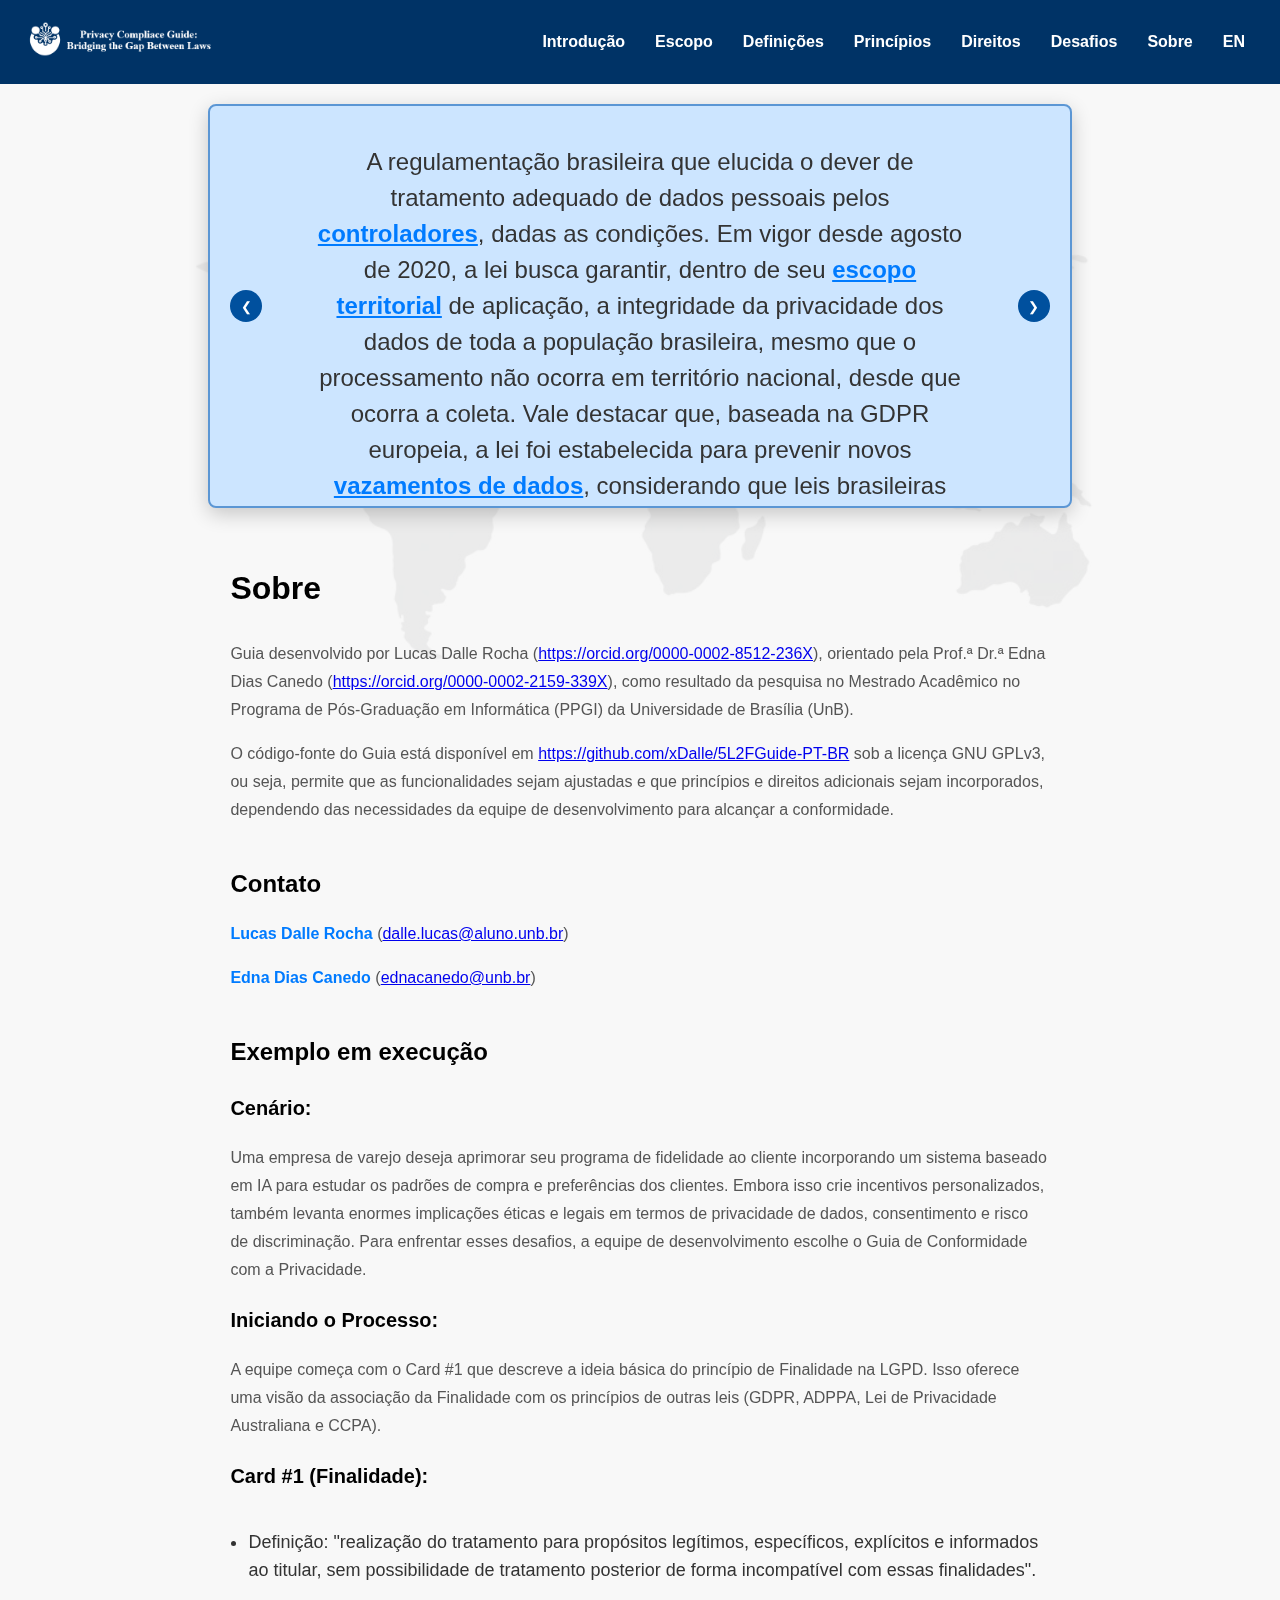
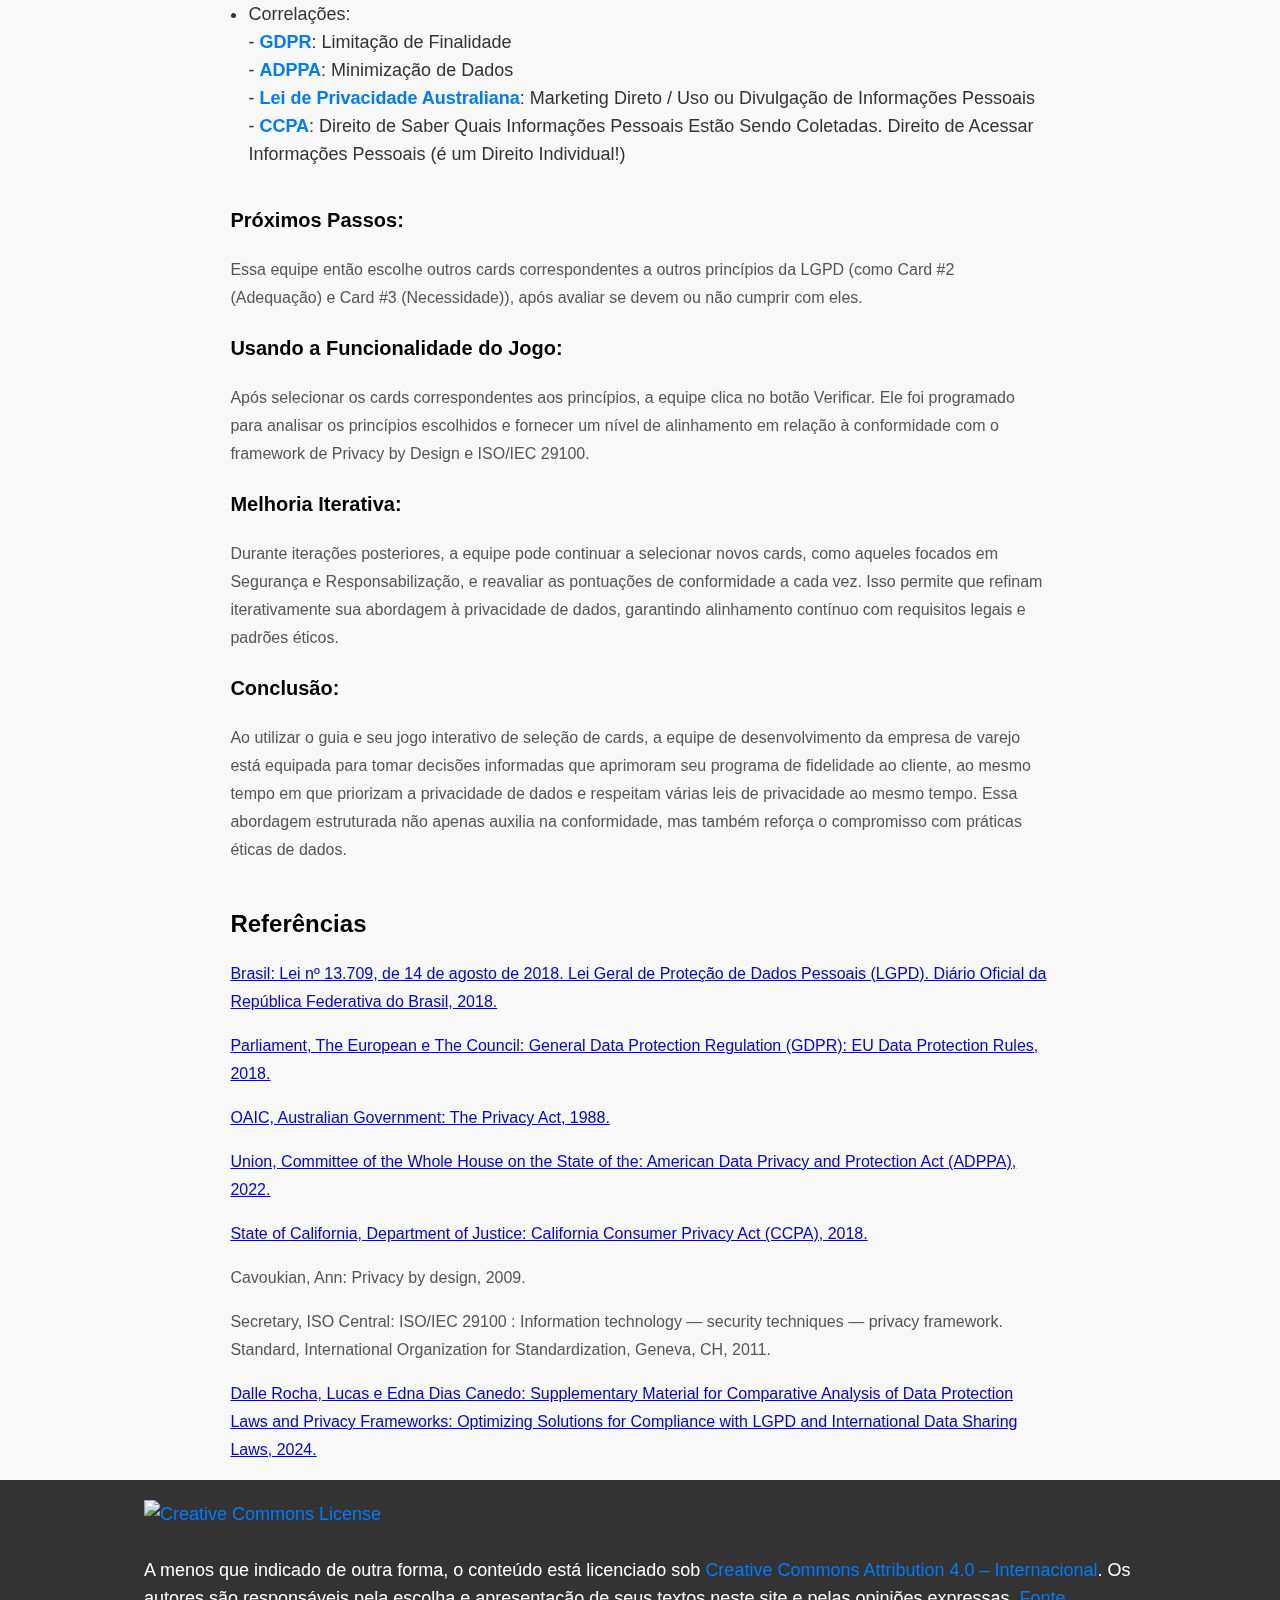
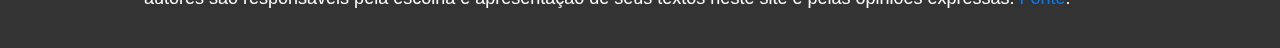
==== about.html @ b4046c18 "Add files via upload" ====
<!DOCTYPE html>
<html lang="en">
<head>
    <meta charset="UTF-8">
    <meta name="viewport" content="width=device-width, initial-scale=1.0">
    <title>Guia de Conformidade com a Privacidade</title>
    <link rel="stylesheet" href="assets/css/styles.css">
	<link rel="shortcut icon" href="assets/img/favicon.ico" />
</head>
<body>
    <header>
        <a href="index.html" class="nav-logo"> <img src="assets/img/small_logo.png" alt="Logo" class="logo"> </a>
        <nav class="navbar">
			<a href="index.html">Introdução</a>
			<a href="scope.html">Escopo</a>
			<a href="definitions.html">Definições</a>
			<a href="principles.html">Princípios</a>
			<a href="rights.html">Direitos</a>
            <a href="challenges.html">Desafios</a>
			<a href="about.html">Sobre</a>
            <a class="link" href="https://xdalle.github.io/5L2FGuide/about.html">EN</a>
		</nav>
    </header>

    <main>
        <div class="carousel">
            <div class="carousel-content">
                <button id="prev" class="carousel-button">❮</button>
                <div class="carousel-text" id="carousel-text"></div>
                <button id="next" class="carousel-button">❯</button>
             </div>
        </div>

        <section class="introduction"></section>
            <h2 class="intro-title" id="introduction">Sobre</h2>
            <p class="intro-paragraph">
                <p>Guia desenvolvido por Lucas Dalle Rocha (<a href="https://orcid.org/0000-0002-8512-236X">https://orcid.org/0000-0002-8512-236X</a>), orientado pela Prof.ª Dr.ª Edna Dias Canedo (<a href="https://orcid.org/0000-0002-2159-339X">https://orcid.org/0000-0002-2159-339X</a>), como resultado da pesquisa no Mestrado Acadêmico no Programa de Pós-Graduação em Informática (PPGI) da Universidade de Brasília (UnB).</p>
                <p>O código-fonte do Guia está disponível em <a href="https://github.com/xDalle/5L2FGuide-PT-BR">https://github.com/xDalle/5L2FGuide-PT-BR</a> sob a licença GNU GPLv3, ou seja, permite que as funcionalidades sejam ajustadas e que princípios e direitos adicionais sejam incorporados, dependendo das necessidades da equipe de desenvolvimento para alcançar a conformidade.</p>                
        </section>

        <br>
        <h2 class="notintro-title" id="introduction">Contato</h2>
        <p><strong>Lucas Dalle Rocha</strong> (<a href="mailto:dalle.lucas@aluno.unb.br">dalle.lucas@aluno.unb.br</a>)</p>     
        <p><strong>Edna Dias Canedo</strong> (<a href="mailto:ednacanedo@unb.br">ednacanedo@unb.br</a>)</p>  
        
        <br>
        <h2 class="notintro-title" id="introduction">Exemplo em execução</h2>
        
        <h2 class="example-title" id="introduction">Cenário:</h2>
        <p>Uma empresa de varejo deseja aprimorar seu programa de fidelidade ao cliente incorporando um sistema baseado em IA para estudar os padrões de compra e preferências dos clientes. Embora isso crie incentivos personalizados, também levanta enormes implicações éticas e legais em termos de privacidade de dados, consentimento e risco de discriminação. Para enfrentar esses desafios, a equipe de desenvolvimento escolhe o Guia de Conformidade com a Privacidade.</p>

        <h2 class="example-title" id="introduction">Iniciando o Processo:</h2>
        <p>A equipe começa com o Card #1 que descreve a ideia básica do princípio de Finalidade na LGPD. Isso oferece uma visão da associação da Finalidade com os princípios de outras leis (GDPR, ADPPA, Lei de Privacidade Australiana e CCPA).</p>

        <h2 class="example-title" id="introduction">Card #1 (Finalidade):</h2>
        <ul>
            <li>Definição: "realização do tratamento para propósitos legítimos, específicos, explícitos e informados ao titular, sem possibilidade de tratamento posterior de forma incompatível com essas finalidades".</li>
            <li>Correlações:<br>
                - <strong>GDPR</strong>: Limitação de Finalidade<br>
                - <strong>ADPPA</strong>: Minimização de Dados<br>
                - <strong>Lei de Privacidade Australiana</strong>: Marketing Direto / Uso ou Divulgação de Informações Pessoais<br>
                - <strong>CCPA</strong>: Direito de Saber Quais Informações Pessoais Estão Sendo Coletadas. Direito de Acessar Informações Pessoais (é um Direito Individual!)<br>
            </li>
        </ul>

        <h2 class="example-title" id="introduction">Próximos Passos:</h2>
        <p>Essa equipe então escolhe outros cards correspondentes a outros princípios da LGPD (como Card #2 (Adequação) e Card #3 (Necessidade)), após avaliar se devem ou não cumprir com eles.</p>

        <h2 class="example-title" id="introduction">Usando a Funcionalidade do Jogo:</h2>
        <p>Após selecionar os cards correspondentes aos princípios, a equipe clica no botão Verificar. Ele foi programado para analisar os princípios escolhidos e fornecer um nível de alinhamento em relação à conformidade com o framework de Privacy by Design e ISO/IEC 29100.</p>

        <h2 class="example-title" id="introduction">Melhoria Iterativa:</h2>
        <p>Durante iterações posteriores, a equipe pode continuar a selecionar novos cards, como aqueles focados em Segurança e Responsabilização, e reavaliar as pontuações de conformidade a cada vez. Isso permite que refinam iterativamente sua abordagem à privacidade de dados, garantindo alinhamento contínuo com requisitos legais e padrões éticos.</p>

        <h2 class="example-title" id="introduction">Conclusão:</h2>
        <p>Ao utilizar o guia e seu jogo interativo de seleção de cards, a equipe de desenvolvimento da empresa de varejo está equipada para tomar decisões informadas que aprimoram seu programa de fidelidade ao cliente, ao mesmo tempo em que priorizam a privacidade de dados e respeitam várias leis de privacidade ao mesmo tempo. Essa abordagem estruturada não apenas auxilia na conformidade, mas também reforça o compromisso com práticas éticas de dados.</p>
        
        <br>
        <h2 class="notintro-title" id="introduction">Referências</h2>
        <p><a href="http://www.planalto.gov.br/ccivil_03/_ato2015-2018/2018/lei/l13709.htm">Brasil: Lei nº 13.709, de 14 de agosto de 2018. Lei Geral de Proteção de Dados Pessoais (LGPD). Diário Oficial da República Federativa do Brasil, 2018.</a></p>
        <p><a href="https://eur-lex.europa.eu/legal-content/EN/TXT/PDF/?uri=CELEX:32016R0679">Parliament, The European e The Council: General Data Protection Regulation (GDPR): EU Data Protection Rules, 2018.</a></p>
        <p><a href="https://www.oaic.gov.au/privacy/privacy-legislation/the-privacy-act">OAIC, Australian Government: The Privacy Act, 1988.</a></p>
        <p><a href="https://www.congress.gov/bill/117th-congress/house-bill/8152/text">Union, Committee of the Whole House on the State of the: American Data Privacy and Protection Act (ADPPA), 2022.</a></p>
        <p><a href="https://cppa.ca.gov/regulations/pdf/cppa_act.pdf">State of California, Department of Justice: California Consumer Privacy Act (CCPA), 2018.</a></p>
        <p>Cavoukian, Ann: Privacy by design, 2009.</p>
        <p>Secretary, ISO Central: ISO/IEC 29100 : Information technology — security techniques — privacy framework. Standard, International Organization for Standardization, Geneva, CH, 2011.</p>
        <p><a href="https://doi.org/10.5281/zenodo.11398181">Dalle Rocha, Lucas e Edna Dias Canedo: Supplementary Material for Comparative Analysis of Data Protection Laws and Privacy Frameworks: Optimizing Solutions for Compliance with LGPD and International Data Sharing Laws, 2024.</a></p>

    </main>

    <footer class="footer">
        <p>
            <a href="http://creativecommons.org/licenses/by/4.0/" rel="license"><img style="border-width: 0;" src="https://i.creativecommons.org/l/by/4.0/80x15.png" alt="Creative Commons License" /></a>
            <br /><br />
            A menos que indicado de outra forma, o conteúdo está licenciado sob
            <a href="http://creativecommons.org/licenses/by/4.0/" rel="license">Creative Commons Attribution 4.0 &#8211; Internacional</a>.
            Os autores são responsáveis pela escolha e apresentação de seus textos neste site e pelas opiniões expressas.
            <a class="link" href="https://github.com/xDalle/5L2FGuide-PT-BR-">Fonte</a>.
        </p>
    </footer>

    <script>
        const texts = [
            "<strong>Lei Geral de Proteção de Dados (LGPD)</strong><br><br>A regulamentação brasileira que elucida o dever de tratamento adequado de dados pessoais pelos <span title='Entidades que determinam as finalidades e os meios de processamento de dados pessoais.'><span class='highlight'>controladores</span></span>, dadas as condições. Em vigor desde agosto de 2020, a lei busca garantir, dentro de seu <span title='Área geográfica dentro da qual a lei é aplicável.'><span class='highlight'>escopo territorial</span></span> de aplicação, a integridade da privacidade dos dados de toda a população brasileira, mesmo que o processamento não ocorra em território nacional, desde que ocorra a coleta. Vale destacar que, baseada na GDPR europeia, a lei foi estabelecida para prevenir novos <span title='Incidentes onde ocorre acesso ou divulgação não autorizada de dados pessoais, levando a possíveis danos aos indivíduos.'><span class='highlight'>vazamentos de dados</span></span>, considerando que leis brasileiras anteriores relacionadas ao <span title='Qualquer operação ou conjunto de operações realizadas com dados pessoais, como coleta, armazenamento, alteração ou compartilhamento.'><span class='highlight'>processamento de dados</span></span> não conseguiram garantir plenamente a <span title='Medidas legais e princípios que protegem as informações pessoais dos indivíduos contra uso indevido ou acesso não autorizado.'><span class='highlight'>proteção de dados pessoais</span></span>, inclusive na área de desenvolvimento de software.",
            "<strong>Regulamento Geral sobre a Proteção de Dados (GDPR)</strong><br><br>A GDPR surge da necessidade de prevenir a crescente violação de <span title='Informação que se relaciona com um indivíduo identificado ou identificável, central para as leis de proteção de dados.'><span class='highlight'>dados pessoais</span></span> na era digital, dada a mudança abrupta no contexto de privacidade. Em vigor desde maio de 2018, o regulamento estabelece uma série de regras voltadas à proteção dos dados dos cidadãos residentes na União Europeia (UE) para evitar esses vazamentos de dados. Além disso, a GDPR não se limita ao processamento de dados dentro do território da UE, aplicando-se a qualquer atividade relacionada a dados pessoais, desde que pertençam a residentes, independentemente do país de origem onde são processados, com a aplicação de <span title='Penalidades ou ações de fiscalização contra indivíduos ou organizações por violação de leis ou regulamentos.'><span class='highlight'>sanções administrativas</span></span> em caso de violações.",
            "<strong>Lei Americana de Proteção à Privacidade de Dados (ADPPA)</strong><br><br>Em relação aos Estados Unidos da América (EUA), a embrionária ADPPA foi introduzida em julho de 2022 como o primeiro projeto abrangente de privacidade de dados do país. Antes da ADPPA, cada estado tinha autonomia para designar <span title='Sistemas ou diretrizes estabelecidos por estados para gestão de privacidade de dados.'><span class='highlight'>frameworks</span></span> de privacidade a serem seguidos e legislações estaduais, como a lei de privacidade de dados da Califórnia, ou seja, a renomada CCPA. Uma diferença significativa em relação às leis brasileiras e europeias é que as leis americanas colocam maior ênfase na <span title='Princípio de que empresas têm o direito de operar com mínima regulamentação, frequentemente priorizando interesses empresariais.'><span class='highlight'>liberdade corporativa</span></span>, o que significa que há um foco maior nos interesses empresariais do que nos <span title='Os direitos dos indivíduos em relação aos seus dados pessoais e privacidade.'><span class='highlight'>direitos individuais</span></span>.",
            "<strong>Lei de Privacidade Australiana</strong><br><br>Mais antiga que muitas, a Lei de Privacidade da Austrália &#8212; 1988 &#8212; imposta agora com inúmeras <span title='Alterações ou adições feitas à lei ao longo do tempo, refletindo necessidades de privacidade e avanços tecnológicos.'><span class='highlight'>emendas</span></span> desde sua criação, torna a interpretação e implementação um tanto complicadas em um cenário técnico contemporâneo. A lei foi escrita numa época em que quase nenhuma trégua era concedida às crescentes preocupações com a privacidade frente à <span title='Processo de conversão de informações em formato digital.'><span class='highlight'>digitalização</span></span>, requerendo, assim, sua constante modernização até os dias de hoje por meio de atualizações e emendas. As emendas são mais de uma centena e, ao longo das décadas, encontraram seu caminho em diversas atualizações legislativas, tornando a análise da lei uma tarefa árdua que exige análise cuidadosa.",
            "<strong>Lei de Privacidade do Consumidor da Califórnia (CCPA)</strong><br><br>Como mencionado anteriormente, a CCPA é uma lei de proteção de dados que antecede a ADPPA, abrangendo apenas o estado da Califórnia. Embora também tenha um foco similar na liberdade corporativa &#8212; como seu sucessor &#8212; ainda possui um <span title='Limites e aplicabilidade específicos da lei.'><span class='highlight'>escopo limitado</span></span>, aplicando-se apenas a organizações específicas na Califórnia. É importante estar familiarizado com ele, pois, assim como a ADPPA, não possui uma <span title='Parte clara e definida da lei que delineia princípios orientadores.'><span class='highlight'>seção explícita sobre princípios</span></span> e pode ajudar a entender melhor o escopo e os <span title='Regras ou diretrizes subjacentes que não são explicitamente declaradas, mas podem ser inferidas do texto da lei.'><span class='highlight'>princípios implícitos</span></span>.",
            "<strong>Privacy by Design (PbD)</strong><br><br>Proposto por Ann Cavoukian em 2009, destaca-se pelo fato de que todos os <span title='Regras ou diretrizes fundamentais que regem práticas de privacidade e proteção de dados.'><span class='highlight'>princípios</span></span> das legislações existentes &#8212; discutidos globalmente &#8212; estão correlacionados aos princípios do próprio PbD. Assim, ele é baseado em sete princípios fundamentais, que são usados globalmente e facilitam a aplicação de privacidade e proteção de dados, especialmente durante o <span title='Processo de definição da arquitetura, componentes, interfaces e outras características de software.'><span class='highlight'>design de software</span></span>. Dessa forma, esses esquemas PbD são frequentemente utilizados em conjunto com legislações locais e, além disso, algumas leis incluem explicitamente PbD em seus artigos, como a GDPR. Isso significa que, em certas legislações, PbD é legalmente necessário para alcançar a conformidade e, consequentemente, a privacidade de dados pessoais.",
            "<strong>ISO/IEC 29100</strong><br><br>Em 2011, a <span title='Organização Internacional de Normalização (ISO) e a Comissão Eletrotécnica Internacional (IEC), que desenvolvem e publicam normas internacionais.'><span class='highlight'>ISO/IEC</span></span> Força-Tarefa de Tecnologia da Informação estabeleceu princípios de privacidade que, assim como o PbD, estão diretamente relacionados aos princípios e bases legais das legislações de privacidade. Isso significa que, além de reforçar os parâmetros da lei, o framework pode complementar <span title='Recomendações ou instruções que ajudam as organizações a cumprir as leis de privacidade.'><span class='highlight'>diretrizes</span></span> que são abundantes em uma peça legislativa, mas escassas em outra. Assim, o ISO/IEC 29100 &#8212; atualizado em 2020 para padrões brasileiros &#8212; aborda princípios baseados na definição de Informações Pessoalmente Identificáveis (PII) ou apenas Dados Pessoais (DP), que se referem a informações pessoais capazes de identificar um indivíduo. Portanto, o escopo coberto pelo framework é tão abrangente quanto as legislações, aplicando-se a pessoas naturais ou a qualquer organização envolvida no processamento de dados pessoais, variando da <span title='Etapas no ciclo de vida da gestão de dados.'><span class='highlight'>especificação ao desenvolvimento e manutenção subsequente</span></span>."
        ];

        let currentIndex = 0;

        updateCarousel();

        function updateCarousel() {
            const carouselTextElement = document.getElementById('carousel-text');
            
            if (carouselTextElement.classList.contains('hidden')) {
                carouselTextElement.classList.remove('hidden');
            } else {
                carouselTextElement.classList.add('hidden');

                setTimeout(() => {
                    carouselTextElement.innerHTML = texts[currentIndex];
                    carouselTextElement.classList.remove('hidden');
                }, 200);
            }
        }

        function nextText() {
            currentIndex = (currentIndex + 1) % texts.length;
            updateCarousel();
        }

        function prevText() {
            currentIndex = (currentIndex - 1 + texts.length) % texts.length;
            updateCarousel();
        }

        document.getElementById('next').addEventListener('click', nextText);
        document.getElementById('prev').addEventListener('click', prevText);

        setInterval(nextText, 5000); 
        updateCarousel();
    </script>
</body>
</html>
---- assets/css/styles.css ----
/* body {
    margin: 0 auto;
    font-family: Arial, sans-serif;
    font-size: 16px;
    line-height: 1.5;
    color: #333;
}

main {
    width: 80%;
    margin: 0 auto;
} */

body {
    position: relative;
    margin: 0 auto;
    font-family: Arial, sans-serif;
    font-size: 16px;
    line-height: 1.5;
    color: #333;
    background-color: rgb(248, 248, 248);
}

body::before {
    content: '';
    position: fixed;
    top: 0;
    left: 0;
    right: 0;
    bottom: 0;
    background-image: url('../img/bg.png');
    background-size: cover;
    background-position: center;
    background-attachment: fixed;
    opacity: 0.08;
    z-index: -1;
}

main {
    width: 80%;
    margin: 0 auto;
    position: relative;
    z-index: 1;
}

main p {
    font-size: inherit;
}

h2 {
    margin-bottom: 20px;
    color: #333;
    text-align: center;
}

p {
    margin-bottom: 15px;
    line-height: 1.6;
    color: #555;
}

ol {
    margin: 15px 0;
}

ol li {
    margin-bottom: 10px;
}

ul {
    padding-left: 20px;
    list-style-type: disc;
}

strong {
    color: #007BFF;
}

header {
    display: flex;
    padding: 10px 20px;
    justify-content: space-between;
    align-items: center;
    background-color: #003366;
    color: white;
}

.logo {
    height: 50px;
}

nav ul {
    display: flex;
    padding: 0;
    margin: 0 auto;
    list-style-type: none;
}

nav ul li {
    margin: 0 15px;
}

nav ul li a {
    color: white;
    text-decoration: none;
}

.navbar {
    display: flex;
    padding: 10px 0;
    justify-content: space-between;
    background-color: #003366;
	font-weight: bold;
}

.navbar a {
    padding: 10px 15px;
    color: white;
    text-decoration: none;
    transition: all 0.3s ease;
}

.navbar a:hover {
    border-radius: 5px;
    font-weight: bold;
    background-color: #00509e;
}

.nav__logo {
    text-align: center;
}

.carousel {
    display: flex;
    width: 80%;
    margin: 20px auto; 
    padding: 20px;
    border-radius: 8px;
    height: 40vh;
    align-items: center;
    background-color: #cce5ff;
    opacity: 1;
    border: 2px solid #5b96d4;
    box-shadow: 0px 6px 20px rgba(0, 0, 0, 0.2);
    grid-template-columns: repeat(auto-fit, minmax(450px, 1fr));
    overflow: hidden;
}

.carousel-content {
    display: flex;
    align-items: center;
    margin: 0 auto;
    justify-content: space-between;
}

.carousel-text {
    width: 80%;
    font-size: 24px;
    padding: 20px;
    text-align: center;
    margin: 0 auto;
    opacity: 1;
    transition: opacity 0.5s ease;
}

.carousel-text strong {
    font-size: 36px;
}

#carousel-text.hidden {
    opacity: 0;
}

.carousel-button {
    background-color: #00509e;
    color: white;
    border-radius: 50%;
    border: none;
    transition: background-color 0.3s ease;
    width: 32px;
    height: 32px;
    cursor: pointer;
}

.carousel-button:hover {
    background-color: #007bff;
}

.large-logo {
    height: 350px;
    margin-left: 20px;
}

.introduction {
    padding: 20px;
}

.scope {
    padding: 20px;
}

.intro-title {
    font-style: normal;
    font-weight: bold;
    font-size: 32px;
    line-height: 40px;
    color: #000000;
    padding-bottom: 16px;
    text-align: start;
    width: 80%;
    margin: 0 auto;
}

.notintro-title {
    font-style: normal;
    font-weight: bold;
    font-size: 24px;
    line-height: 40px;
    color: #000000;
    padding-bottom: 16px;
    text-align: start;
    width: 80%;
    margin: 0 auto;
}

.example-title {
    font-style: normal;
    font-weight: bold;
    font-size: 20px;
    line-height: 40px;
    color: #000000;
    padding-bottom: 16px;
    text-align: start;
    width: 80%;
    margin: 0 auto;
}

.intro-paragraph, p, li {
    font-size: 18px;
    line-height: 28px;
    padding-bottom: 16px;
    text-align: start;
    width: 80%;
    margin: 0 auto;
}

.tooltip {
    position: relative;
    display: inline-block;
    cursor: pointer;
}

.tooltip .tooltip-text {
    visibility: hidden;
    width: 200px; /* Set a width for the tooltip */
    background-color: #555; /* Tooltip background color */
    color: #fff; /* Tooltip text color */
    text-align: center;
    border-radius: 5px;
    padding: 5px;
    position: absolute;
    z-index: 1;
    bottom: 125%; /* Position the tooltip above the text */
    left: 50%;
    margin-left: -100px; /* Center the tooltip */
    opacity: 0; /* Hide the tooltip by default */
    transition: opacity 0.3s; /* Smooth transition */
}

.tooltip:hover .tooltip-text {
    visibility: visible;
    opacity: 1; /* Show tooltip on hover */
}

.scope-text {
    width: 80%;
    font-size: 24px;
    padding: 20px;
    text-align: center;
    margin: 0 auto;
}

.scope-overview {
    font-size: 36px;
}

.scope-title {
    font-size: 1.5em;
    margin-top: 20px;
    margin-bottom: 10px;
    color: #333;
}

.item-group {
    border: 1px solid #333;
    padding: 10px;
    border-radius: 8px;
    box-shadow: 0px 6px 20px rgba(0, 0, 0, 0.2);
    width: 80%;
    margin: 50px auto 30px auto;
    background-color: white;
}

.item-title {
    font-size: 1.0em;
    margin-top: 40px;
    margin-bottom: 10px;
}

.item-title2 {
    list-style-type: "-";
    padding-left: 20px;
}

#cards-container {
    display: grid;
    grid-template-columns: repeat(auto-fit, minmax(450px, 1fr));
    gap: 10px;
}

#results {
    display: flex;
    flex-direction: column;
    align-items: center;
    margin-top: 20px;
}

#results p {
    text-align: center !important;
}

.card {
    border: 1px solid #ccc;
    border-radius: 8px;
    margin: 10px;
    cursor: pointer;
    transition: background-color 0.3s, transform 0.3s;
    display: flex;
    flex-direction: column;
    align-items: center;
    color: #333;
    font-weight: bold;
    text-align: center;
    box-shadow: 0 4px 10px rgba(0, 0, 0, 0.1);
    padding: 30px;
    background: linear-gradient(135deg, #f0f8ff, #e6f7ff);
    position: relative;
    box-shadow: 0px 6px 20px rgba(0, 0, 0, 0.2);

}

.select-info {
    font-size: 24px; 
    text-align: center; 
    font-family: 'Arial', sans-serif; 
}

@media (max-width: 600px) {
    .card {
        width: 100%;
        height: auto;
    }
}

.card:hover {
    transform: translateY(-5px);
    transform: scale(1.05);
}

.card.selected {
    background: #007bff;
    color: white;
    box-shadow: 0px 6px 20px rgba(0, 0, 0, 0.2);
}

.card-title {
    color: white;
    font-size: 30px;
    font-weight: bold;
    width: 100%;
    height: 100px;
    position: absolute;
    top: 0;
    left: 0;
    background-color: #0056b3;
    display: flex;
    justify-content: center;
    align-items: center;
    border-radius: 8px;
    padding: 8px;
    box-sizing: border-box;
}

.card-subtitle {
    color: #0056b3;
    font-size: 18px;
    margin: 20px 0;
    margin-top: 100px;
}

.card.selected .card-text {
    color: white;
    background-color: #003f7f;
}

.card-text {
    color: #003f7f;
    font-size: 16px;
    margin: 20px 0;
    text-align: left;
    padding: 8px;
    background-color: #add8e6;
    border-radius: 12px;
    box-shadow: 0 4px 8px rgba(0, 0, 0, 0.1);
    transition: transform 0.2s, box-shadow 0.2s;
}

.card-text:hover {
    transform: scale(1.02);
    box-shadow: 0 6px 12px rgba(0, 0, 0, 0.2);
}

.card.selected .card-title,
.card.selected .card-subtitle,
.card.selected .card-text {
    color: white;
}

.large-logo {
    transition: transform 0.5s ease;
}

.large-logo:hover {
    transform: scale(1.05);
}

.centered-container {
    display: flex;
    flex-direction: row;
    align-items: center;
    justify-content: space-between;
    margin-bottom: 20px;
    margin-top: 20px;
}

.assert-button {
    background-color: #28a745;
    color: white;
    border: none;
    padding: 10px 20px;
    border-radius: 5px;
    cursor: pointer;
    font-size: 16px;
}

.play-again-button {
    background-color: #ffae00;
    color: white;
    border: none;
    padding: 10px 20px;
    border-radius: 5px;
    cursor: pointer;
    font-size: 16px;
    display: none;
}

button.disabled {
    background-color: gray;
    cursor: not-allowed;
}

button.enabled {
    background-color: #28a745;
    cursor: pointer;
}

.circle-container {
    display: flex;
    justify-content: center;
}

.circle {
    width: 30px;
    height: 30px;
    border: 2px solid #007bff;
    border-radius: 50%;
    margin: 0 5px;
    background-color: transparent;
}

.filled {
    background-color: #007bff;
}

.results-container {
    border: 1px solid #ccc;
    padding: 20px;
    border-radius: 8px;
    background-color: #f9f9f9;
    margin: 20px 0;
    box-shadow: 0 2px 10px rgba(0, 0, 0, 0.1);
    visibility: hidden;
}

.results-container h3 {
    color: #333;
}

.results-container p {
    font-size: 16px;
    color: #555;
}

.highlight {
    font-weight: bold;
    color: #007BFF;
    text-decoration: underline;
}

.principles-list {
    margin: 10px 0;
    padding: 5px 8px;
    border-radius: 6px;
    background-color: #0056b3;
    color: white;
    font-weight: 600;
}

.principles-found {
    margin: 10px 0;
    padding: 5px 8px;
    font-weight: 600;
}

.principles-equivalence {
    margin: 10px 0;
    padding: 5px 8px;
    border-radius: 6px;
    background: linear-gradient(135deg, #f0f8ff, #e6f7ff);
    font-weight: 600;
    text-align: center;
}

.footer {
    background-color: #333;
    padding: 20px;
    text-align: center;
}

.footer p {
    color: white !important; 
}

.footer a {
    color: #007BFF;
    text-decoration: none;
}

.footer a:hover {
    text-decoration: underline;
}
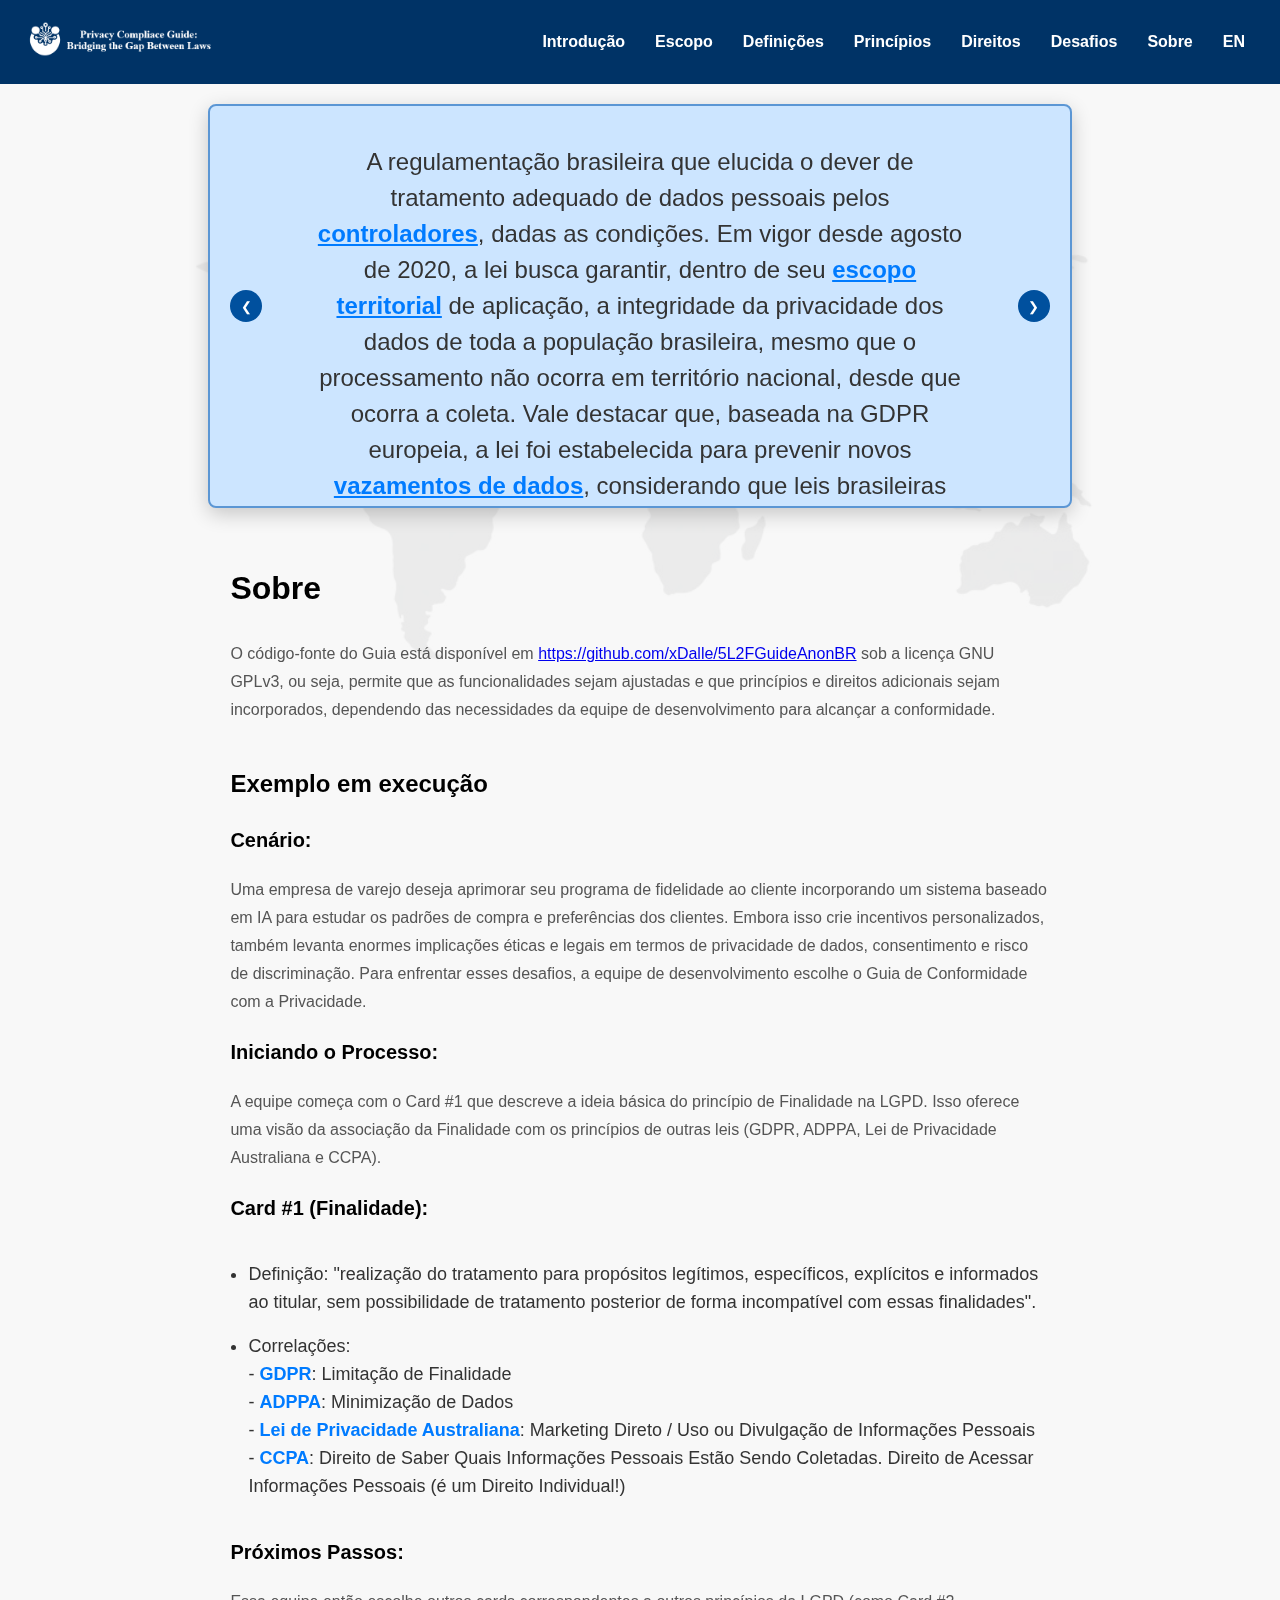
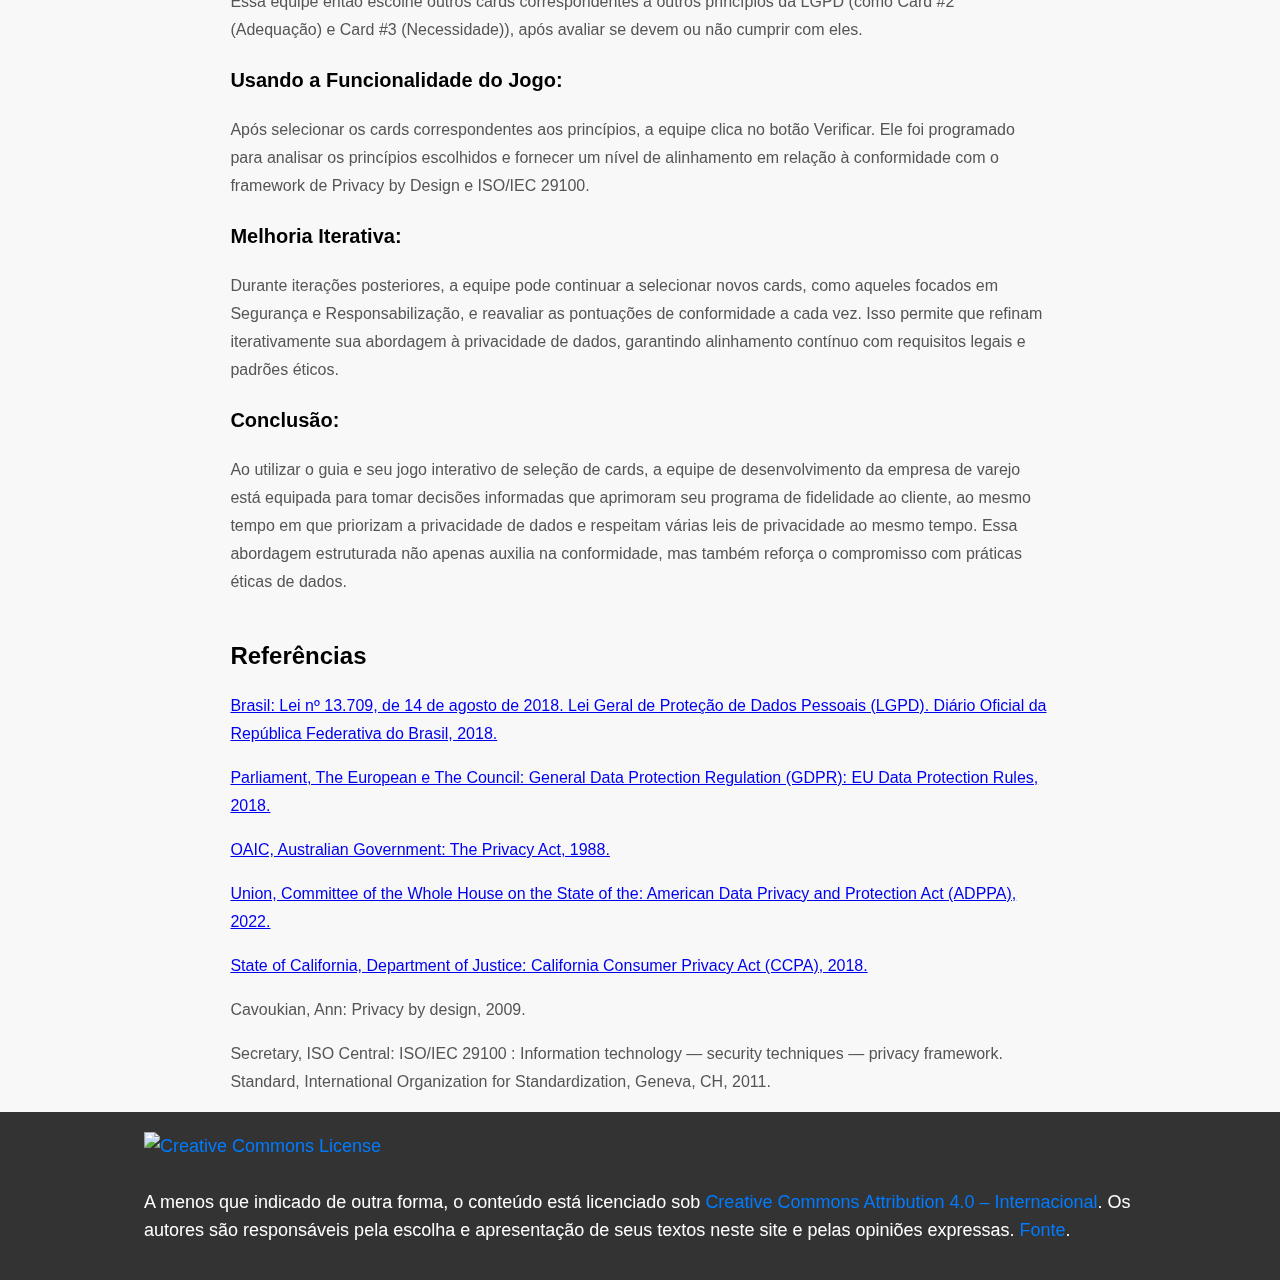
==== commit e11b393a: "Update about.html" ====
--- a/about.html
+++ b/about.html
@@ -18,7 +18,7 @@
 			<a href="rights.html">Direitos</a>
             <a href="challenges.html">Desafios</a>
 			<a href="about.html">Sobre</a>
-            <a class="link" href="https://xdalle.github.io/5L2FGuide/about.html">EN</a>
+            <a class="link" href="https://anonymous.4open.science/w/5L2FGuide-2AB0/about.html">EN</a>
 		</nav>
     </header>
 
@@ -34,14 +34,8 @@
         <section class="introduction"></section>
             <h2 class="intro-title" id="introduction">Sobre</h2>
             <p class="intro-paragraph">
-                <p>Guia desenvolvido por Lucas Dalle Rocha (<a href="https://orcid.org/0000-0002-8512-236X">https://orcid.org/0000-0002-8512-236X</a>), orientado pela Prof.ª Dr.ª Edna Dias Canedo (<a href="https://orcid.org/0000-0002-2159-339X">https://orcid.org/0000-0002-2159-339X</a>), como resultado da pesquisa no Mestrado Acadêmico no Programa de Pós-Graduação em Informática (PPGI) da Universidade de Brasília (UnB).</p>
-                <p>O código-fonte do Guia está disponível em <a href="https://github.com/xDalle/5L2FGuide-PT-BR">https://github.com/xDalle/5L2FGuide-PT-BR</a> sob a licença GNU GPLv3, ou seja, permite que as funcionalidades sejam ajustadas e que princípios e direitos adicionais sejam incorporados, dependendo das necessidades da equipe de desenvolvimento para alcançar a conformidade.</p>                
+                <p>O código-fonte do Guia está disponível em <a href="https://github.com/xDalle/5L2FGuideAnonBR">https://github.com/xDalle/5L2FGuideAnonBR</a> sob a licença GNU GPLv3, ou seja, permite que as funcionalidades sejam ajustadas e que princípios e direitos adicionais sejam incorporados, dependendo das necessidades da equipe de desenvolvimento para alcançar a conformidade.</p>                
         </section>
-
-        <br>
-        <h2 class="notintro-title" id="introduction">Contato</h2>
-        <p><strong>Lucas Dalle Rocha</strong> (<a href="mailto:dalle.lucas@aluno.unb.br">dalle.lucas@aluno.unb.br</a>)</p>     
-        <p><strong>Edna Dias Canedo</strong> (<a href="mailto:ednacanedo@unb.br">ednacanedo@unb.br</a>)</p>  
         
         <br>
         <h2 class="notintro-title" id="introduction">Exemplo em execução</h2>
@@ -84,8 +78,6 @@
         <p><a href="https://cppa.ca.gov/regulations/pdf/cppa_act.pdf">State of California, Department of Justice: California Consumer Privacy Act (CCPA), 2018.</a></p>
         <p>Cavoukian, Ann: Privacy by design, 2009.</p>
         <p>Secretary, ISO Central: ISO/IEC 29100 : Information technology — security techniques — privacy framework. Standard, International Organization for Standardization, Geneva, CH, 2011.</p>
-        <p><a href="https://doi.org/10.5281/zenodo.11398181">Dalle Rocha, Lucas e Edna Dias Canedo: Supplementary Material for Comparative Analysis of Data Protection Laws and Privacy Frameworks: Optimizing Solutions for Compliance with LGPD and International Data Sharing Laws, 2024.</a></p>
-
     </main>
 
     <footer class="footer">
@@ -95,7 +87,7 @@
             A menos que indicado de outra forma, o conteúdo está licenciado sob
             <a href="http://creativecommons.org/licenses/by/4.0/" rel="license">Creative Commons Attribution 4.0 &#8211; Internacional</a>.
             Os autores são responsáveis pela escolha e apresentação de seus textos neste site e pelas opiniões expressas.
-            <a class="link" href="https://github.com/xDalle/5L2FGuide-PT-BR-">Fonte</a>.
+            <a class="link" href="https://github.com/xDalle/5L2FGuideAnonBR">Fonte</a>.
         </p>
     </footer>
 
@@ -146,4 +138,4 @@
         updateCarousel();
     </script>
 </body>
-</html>+</html>
